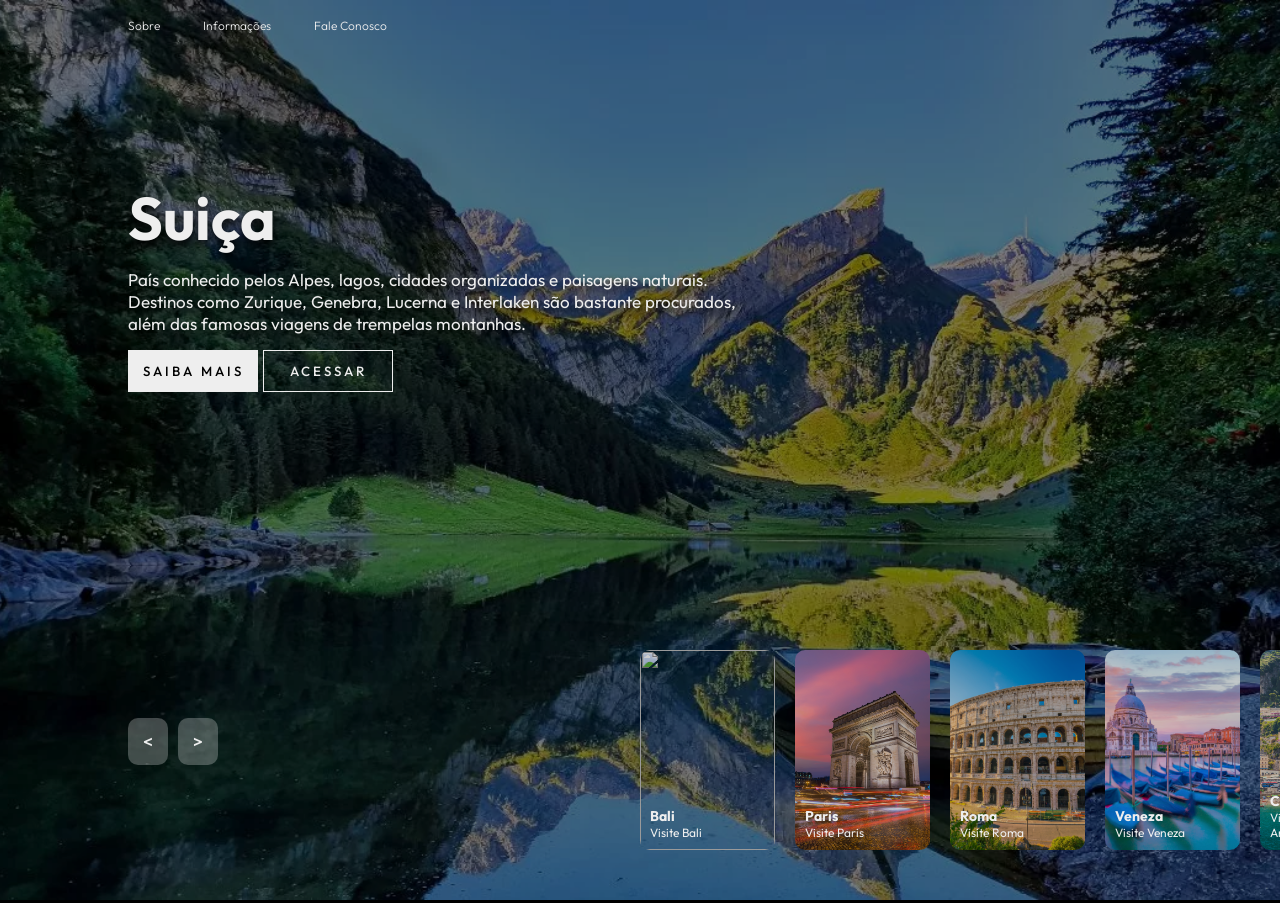
==== frontend/index.html @ edb2ae69 "reorganizing the folders" ====
<!DOCTYPE html>
<html lang="pt-br">

<head>
    <link rel="preconnect" href="https://fonts.googleapis.com">
    <link rel="preconnect" href="https://fonts.gstatic.com" crossorigin>
    <link href="https://fonts.googleapis.com/css2?family=Outfit:wght@100..900&display=swap" rel="stylesheet">
    <meta charset="UTF-8">
    <meta name="viewport" content="width=device-width, initial-scale=1.0">
    <link rel="stylesheet" href="style.css">
    <title>SliderPlaces</title>
</head>

<body>
    <header>
        <nav>
            <a href="#">Sobre</a>
            <a href="#">Informações</a>
            <a href="#">Fale Conosco</a>
        </nav>
    </header>

    <main class="container">
        <div class="list">
            <div class="list-item">
                <img src="./img/img1.jpg" alt="">
                <div class="content">
                    <h2>Bali</h2>
                    <p>Ilha da Indonésia conhecida pelas praias, templos, natureza e cultura. <br>
                        É um destino muitoprocurado para relaxar, conhecer paisagens tropicais <br>
                        e ter contato com a cultura local.</p>
                    <div class="buttons">
                        <button>Saiba Mais</button>
                        <button>Acessar</button>
                    </div>
                </div>
            </div>

            <div class="list-item">
                <img src="./img/img2.jpg" alt="">
                <div class="content">
                    <h2>Paris</h2>
                    <p>Capital da França e uma das cidades mais famosas do mundo. <br>
                        Destaca-se pela Torre Eiffel, Museu do Louvre, <br>
                        arquitetura, gastronomia e pelo ambiente romântico.</p>
                    <div class="buttons">
                        <button>Saiba Mais</button>
                        <button>Acessar</button>
                    </div>
                </div>
            </div>

            <div class="list-item">
                <img src="./img/img3.jpg" alt="">
                <div class="content">
                    <h2>Roma</h2>
                    <p>Capital da Itália, famosa por sua enorme importância histórica. <br>
                        Possui atrações como o Coliseu, o Vaticano, a Fontana di Trevi <br>
                        e diversas construções da época do Império Romano.</p>
                    <div class="buttons">
                        <button>Saiba Mais</button>
                        <button>Acessar</button>
                    </div>
                </div>
            </div>

            <div class="list-item">
                <img src="./img/img4.jpg" alt="">
                <div class="content">
                    <h2>Veneza</h2>
                    <p>Cidade italiana construída sobre várias ilhas e conhecida <br>
                        por seus canais e gôndolas. Tem uma arquitetura histórica <br>
                        marcante e uma atmosfera bastante diferente de outras cidades europeias.
                    </p>
                    <div class="buttons">
                        <button>Saiba Mais</button>
                        <button>Acessar</button>
                    </div>
                </div>
            </div>

            <div class="list-item">
                <img src="./img/img5.jpg" alt="">
                <div class="content">
                    <h2>Costa Amalfitana</h2>
                    <p>Região litorânea no sul da Itália conhecida pelas cidades <br>
                        construídas nas encostas, como Amalfi e Positano. É famosa <br>
                        pelas paisagens do Mediterrâneo, praias, estradas costeiras e gastronomia.
                    </p>
                    <div class="buttons">
                        <button>Saiba Mais</button>
                        <button>Acessar</button>
                    </div>
                </div>
            </div>

            <div class="list-item">
                <img src="./img/img6.webp" alt="">
                <div class="content">
                    <h2>Suiça</h2>
                    <p>País conhecido pelos Alpes, lagos, cidades organizadas e paisagens naturais. <br>
                        Destinos como Zurique, Genebra, Lucerna e Interlaken são bastante procurados, <br>
                        além das famosas viagens de trempelas montanhas.</p>
                    <div class="buttons">
                        <button>Saiba Mais</button>
                        <button>Acessar</button>
                    </div>
                </div>
            </div>
        </div>

        <div class="thumb">
            <div class="thumb-item">
                <img src="./img/img1.jpg" alt="">
                <div class="content">
                    <h3>Bali</h3>
                    <p>Visite Bali</p>
                </div>
            </div>

            <div class="thumb-item">
                <img src="./img/img2.jpg" alt="">
                <div class="content">
                    <h3>Paris</h3>
                    <p>Visite Paris</p>
                </div>
            </div>

            <div class="thumb-item">
                <img src="./img/img3.jpg" alt="">
                <div class="content">
                    <h3>Roma</h3>
                    <p>Visite Roma</p>
                </div>
            </div>

            <div class="thumb-item">
                <img src="./img/img4.jpg" alt="">
                <div class="content">
                    <h3>Veneza</h3>
                    <p>Visite Veneza</p>
                </div>
            </div>

            <div class="thumb-item">
                <img src="./img/img5.jpg" alt="">
                <div class="content">
                    <h3>Costa Amalfitana</h3>
                    <p>Visite Costa Amalfitana</p>
                </div>
            </div>

            <div class="thumb-item">
                <img src="./img/img6.webp" alt="">
                <div class="content">
                    <h3>Suiça</h3>
                    <p>Visite Suiça</p>
                </div>
            </div>
        </div>

        <div class="arrows">
            <button class="back"> < </button>
            <button class="next"> > </button>
        </div>
    </main>

    <script src="script.js"></script>
</body>

</html>
---- frontend/style.css ----
* {
    margin: 0;
    padding: 0;
    box-sizing: border-box;
    text-decoration: none;
    font-family: "Outfit", sans-serif;
}

body {
    background-color: #000;
    color: #eee;
    font-size: 12px;
}

header {
    display: flex;
    align-items: center;
    position: relative;
    z-index: 2;
    width: 80%;
    height: 50px;
    margin: auto;
}

header a {
    color: #eee;
    cursor: pointer;
    margin-right: 40px;
    font-weight: 300;
}

.container {
    height: 100vh;
    width: 100vw;
    margin-top: -50px;
    overflow: hidden;
}

.container .list .list-item {
    height: 100%;
    width: 100%;
    position: absolute;
}

.container .list .list-item img {
    width: 100%;
    height: 100%;
    object-fit: cover;
    filter: brightness(50%);
}

.container .list .list-item .content {
    position: absolute;
    top: 20%;
    left: 10%;
    color: #eee;
    text-shadow: 0 5px 10px #000;
}

.container .list .list-item .content h2 {
    font-size: 5em;
}

.container .list .list-item .content p {
    font-size: 17px;
    margin: 13px auto;
    line-height: 1.3em;
}

.buttons {
    display: grid;
    grid-template-columns: repeat(2, 130px);
    grid-template-rows: 42px;
    gap: 5px;
    margin-top: 15px;
}
.buttons button {
    border: none;
    background-color: #eee;
    letter-spacing: 3px;
    font-weight: 500;
    text-transform: uppercase;
    cursor: pointer;
}

.buttons button:nth-child(2) {
    background-color: transparent;
    border: 1px solid #eee;
    color: #eee;
}

.buttons button:hover:nth-child(2) {
    background-color: #eee;
    color: #000;
}

.buttons button:hover {
    background-color: transparent;
    color: #eee;
    border: 1px solid #eee;
}

.container .thumb {
    position: absolute;
    bottom: 50px;
    left: 50%;
    display: flex;
    gap: 20px;
}

.container .thumb .thumb-item {
    width: 135px;
    height: 200px;
    position: relative;
    z-index: 3;
}

.container .thumb .thumb-item img {
    width: 100%;
    height: 100%;
    object-fit: cover;
    border-radius: 10px;
    filter: brightness(80%);
    z-index: 3;
}

.container .thumb .content {
    position: absolute;
    bottom: 10px;
    left: 10px;
}

.container .arrows {
    display: flex;
    gap: 10px;
    position: absolute;
    bottom: 15%;
    left: 10%;
    width: 300px;
}

.container .arrows button {
    border: none;
    border-radius: 10px;
    padding: 12px 15px;
    background-color: #eee4;
    color: #eee;
    cursor: pointer;
    font-weight: 500;
    font-size: 1.5em;
}

.container .arrows button:hover {
    background-color: #eee;
    color: #000;
}

.container.next .thumb {
    animation: effectNext 0.5s linear 1 forwards;
}

@keyframes effectNext {
    from {
        transform: translateX(150px);
    }
}

.container.back .thumb {
    animation: effectBack 0.5s linear 1 forwards;
}

@keyframes effectBack {
    from {
        transform: translateX(-150px);
    }
}

.container.next .thumb .thumb-item:nth-last-child(1) {
    animation: effectLast 0.5s linear 1 forwards;
}

@keyframes  effectLast {
    from {
        width: 0;
        opacity: 0;
    }    
}

.container .list .list-item:nth-last-child(1) .content h2,
.container .list .list-item:nth-last-child(1) .content p,
.container .list .list-item:nth-last-child(1) .content .buttons {
    transform: translateY(50px);
    filter: blur(30px);
    opacity: 0;
    animation: showContent 0.5s linear 1 forwards;
}

@keyframes showContent {
    to {
         transform: translateY(0);
         filter: blur(0);
         opacity: 1;
    }
}

.container .list .list-item:nth-last-child(1) .content h2 {
    animation-delay: 0.8s;
}

.container .list .list-item:nth-last-child(1) .content p {
    animation-delay: 1s;
}

.container .list .list-item:nth-last-child(1) .content .buttons {
    animation-delay: 1.2s;
}

.container.next .list .list-item:nth-last-child(1) img {
    width: 135px;
    height: 200px;
    position: absolute;
    bottom: 50px;
    left: 50%;
    border-radius: 10px;
    animation: showMainImg 0.3s linear 1 forwards;
}

@keyframes showMainImg {
    to {
        bottom: 0;
        left: 0;
        width: 100%;
        height: 100%;
        border-radius: 0;
    }
}

.container.back .list .list-item:nth-child(1) img {
    position: absolute;
    bottom: 0;
    left: 0;
    z-index: 2;
    animation: hideMainImg 0.3s linear 1 forwards;
}

@keyframes hideMainImg {
    to {
        bottom: 50px;
        left: 50%;
        border-radius: 10px;
        width: 135px;
        height: 200px;
    }
}
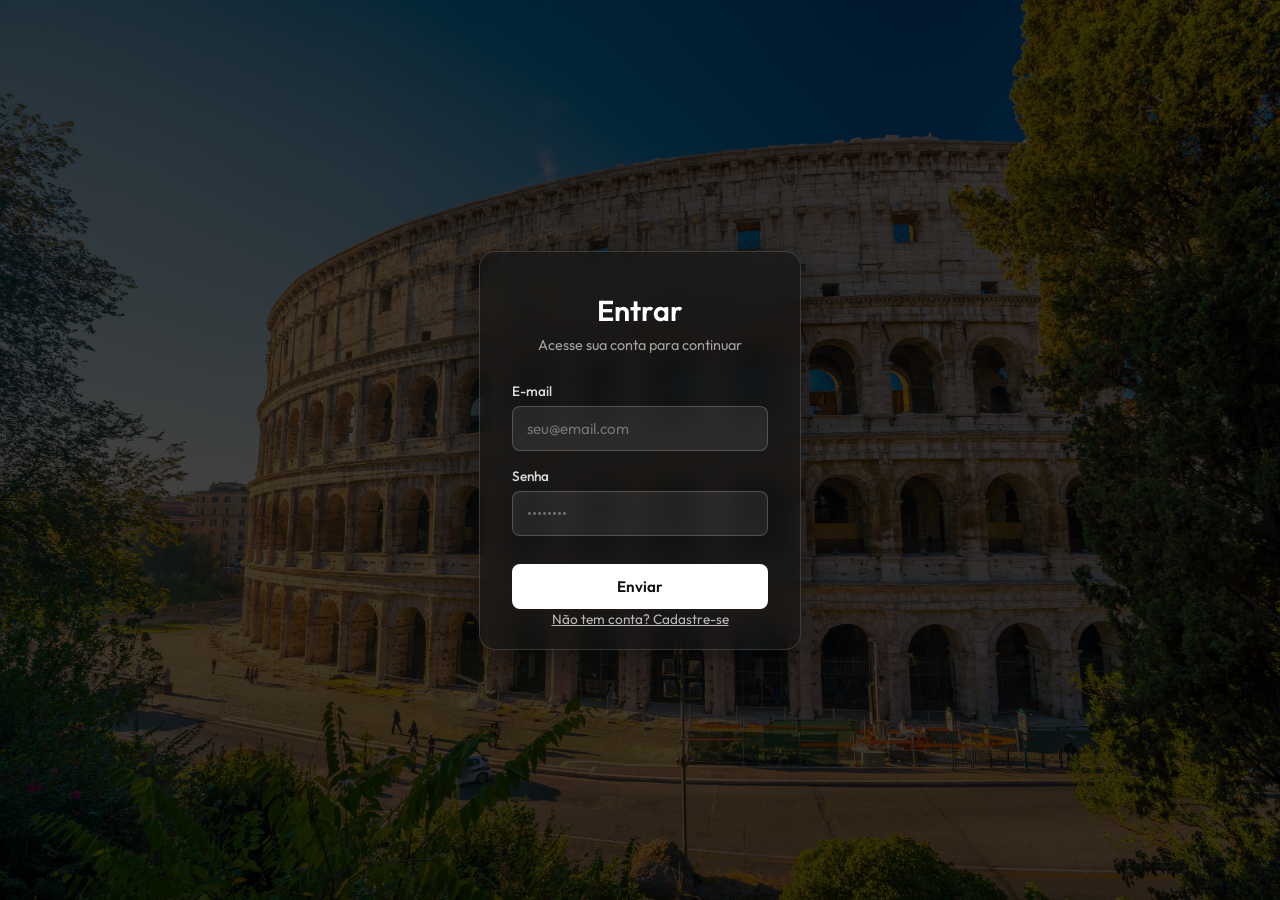
==== commit 5acac05c: "making login page" ====
--- a/frontend/index.html
+++ b/frontend/index.html
@@ -12,7 +12,7 @@
 </head>
 
 <body>
-    <header>
+    <!-- <header>
         <nav>
             <a href="#">Sobre</a>
             <a href="#">Informações</a>
@@ -163,8 +163,30 @@
             <button class="back"> < </button>
             <button class="next"> > </button>
         </div>
-    </main>
+    </main> -->
 
+<section class="login">
+    <form>
+        <div class="div-login">
+            <h2>Entrar</h2>
+            <p class="subtitle">Acesse sua conta para continuar</p>
+
+            <div class="campo-nome">
+                <label for="name">Nome</label>
+                <input type="text" name="name" id="name" placeholder="Seu nome">
+            </div>
+
+            <label for="email">E-mail</label>
+            <input type="email" name="email" id="email" placeholder="seu@email.com">
+
+            <label for="password">Senha</label>
+            <input type="password" name="password" id="password" placeholder="••••••••">
+
+            <button type="submit">Enviar</button>
+        </div>
+    </form>
+    <button class="toggle">Não tem conta? Cadastre-se</button>
+</section>
     <script src="script.js"></script>
 </body>
 
--- a/frontend/style.css
+++ b/frontend/style.css
@@ -251,4 +251,119 @@
         width: 135px;
         height: 200px;
     }
+}
+
+.login {
+    min-height: 100vh;
+    display: flex;
+    align-items: center;
+    justify-content: center;
+    background: linear-gradient(rgba(0,0,0,0.75), rgba(0,0,0,0.75)),
+                url('./img/img3.jpg') center/cover no-repeat;
+    font-family: 'Poppins', sans-serif;
+}
+
+.div-login {
+    display: flex;
+    flex-direction: column;
+    width: 100%;
+    max-width: 380px;
+    padding: 40px 32px;
+    background: rgba(20, 20, 20, 0.65);
+    backdrop-filter: blur(12px);
+    border: 1px solid rgba(255, 255, 255, 0.15);
+    border-radius: 16px;
+    box-shadow: 0 8px 32px rgba(0, 0, 0, 0.4);
+}
+
+.div-login h2 {
+    color: #fff;
+    font-size: 1.8rem;
+    font-weight: 600;
+    margin-bottom: 8px;
+    text-align: center;
+}
+
+.div-login p.subtitle {
+    color: rgba(255, 255, 255, 0.6);
+    font-size: 0.9rem;
+    text-align: center;
+    margin-bottom: 28px;
+}
+
+.div-login label {
+    color: rgba(255, 255, 255, 0.85);
+    font-size: 0.85rem;
+    font-weight: 500;
+    margin-bottom: 6px;
+    margin-top: 16px;
+}
+
+.div-login label:first-of-type {
+    margin-top: 0;
+}
+
+.div-login input {
+    padding: 12px 14px;
+    background: rgba(255, 255, 255, 0.08);
+    border: 1px solid rgba(255, 255, 255, 0.2);
+    border-radius: 8px;
+    color: #fff;
+    font-size: 0.95rem;
+    outline: none;
+    transition: border-color 0.2s ease, background 0.2s ease;
+}
+
+.div-login input::placeholder {
+    color: rgba(255, 255, 255, 0.35);
+}
+
+.div-login input:focus {
+    border-color: #fff;
+    background: rgba(255, 255, 255, 0.12);
+}
+
+.div-login button[type="submit"] {
+    margin-top: 28px;
+    padding: 13px;
+    background: #fff;
+    color: #111;
+    border: none;
+    border-radius: 8px;
+    font-size: 0.95rem;
+    font-weight: 600;
+    cursor: pointer;
+    transition: transform 0.15s ease, opacity 0.15s ease;
+}
+
+.div-login button[type="submit"]:hover {
+    opacity: 0.85;
+    transform: translateY(-1px);
+}
+
+.login > button.toggle {
+    position: absolute;
+    top: 65.5%;
+    margin-top: 20px;
+    background: none;
+    border: none;
+    color: rgba(255, 255, 255, 0.7);
+    font-size: 0.85rem;
+    cursor: pointer;
+    text-decoration: underline;
+    z-index: 4;
+}
+
+.login > button.toggle:hover {
+    color: #fff;
+}
+
+/* Campo de nome escondido por padrão (modo login) */
+.campo-nome {
+    display: none;
+}
+
+.login.modo-cadastro .campo-nome {
+    display: flex;
+    flex-direction: column;
 }
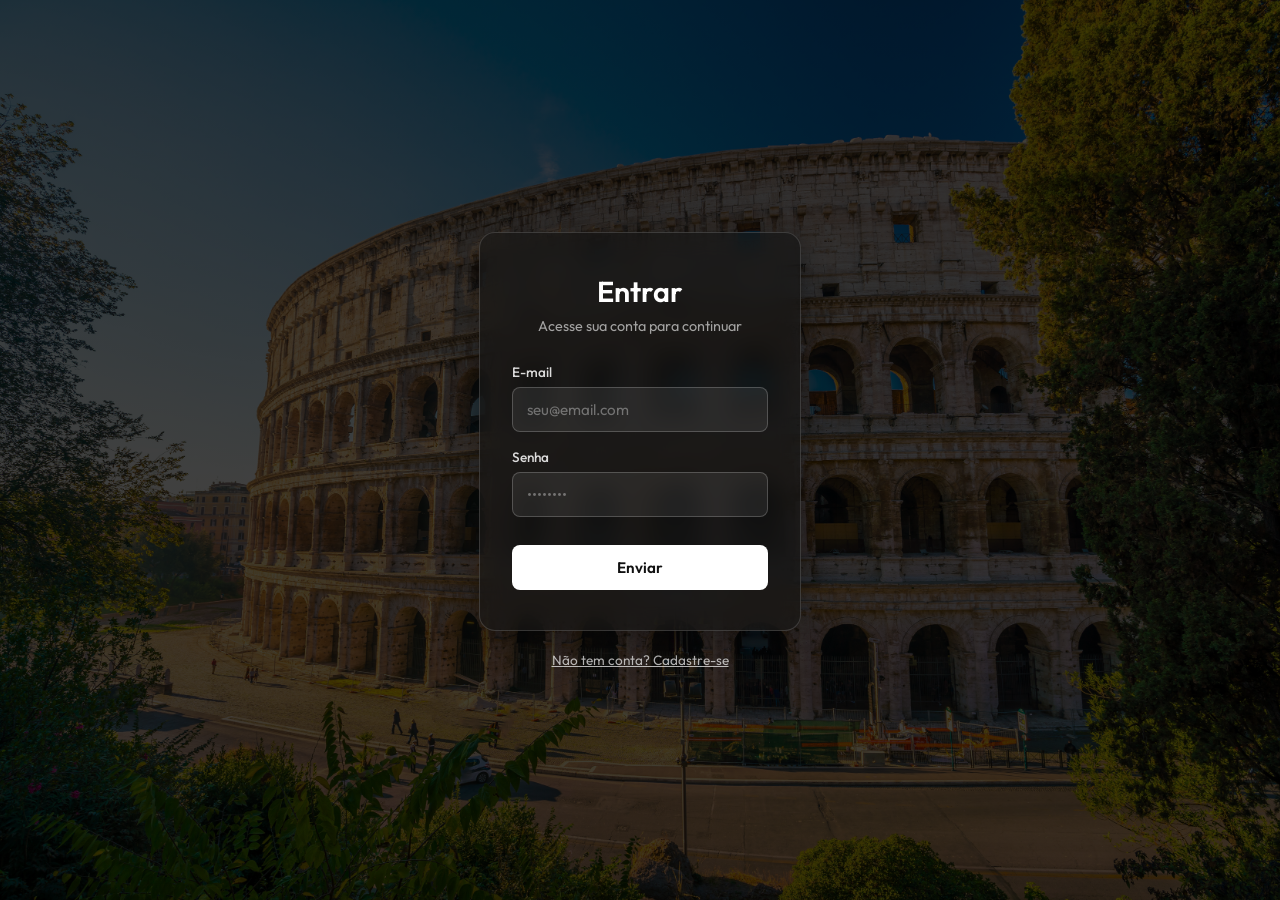
==== commit 981605da: "full project" ====
--- a/frontend/index.html
+++ b/frontend/index.html
@@ -12,181 +12,249 @@
 </head>
 
 <body>
-    <!-- <header>
+    <header>
+        <div class="logo">
+            <svg viewBox="0 0 24 24" fill="none" stroke="currentColor" stroke-width="2" stroke-linecap="round" stroke-linejoin="round">
+                <path d="M3 20l6-11 4 7 3-5 5 9H3z" />
+            </svg>
+            <span class="logo-text">Slider<span class="light">Places</span></span>
+        </div>
+
         <nav>
             <a href="#">Sobre</a>
             <a href="#">Informações</a>
             <a href="#">Fale Conosco</a>
         </nav>
+
+        <div class="nav-icons">
+            <button class="logout">Sair</button>
+            <svg class="icon" viewBox="0 0 24 24" fill="none" stroke="currentColor" stroke-width="2" stroke-linecap="round" stroke-linejoin="round">
+                <circle cx="11" cy="11" r="7" />
+                <line x1="21" y1="21" x2="16.65" y2="16.65" />
+            </svg>
+            <svg class="icon" viewBox="0 0 24 24" fill="none" stroke="currentColor" stroke-width="2" stroke-linecap="round" stroke-linejoin="round">
+                <circle cx="12" cy="8" r="4" />
+                <path d="M4 20c0-4.4 3.6-7 8-7s8 2.6 8 7" />
+            </svg>
+        </div>
     </header>
 
     <main class="container">
         <div class="list">
-            <div class="list-item">
-                <img src="./img/img1.jpg" alt="">
+            <div class="list-item" data-id="1">
+                <img src="./img/img1.jpg" alt="Bali">
                 <div class="content">
                     <h2>Bali</h2>
                     <p>Ilha da Indonésia conhecida pelas praias, templos, natureza e cultura. <br>
-                        É um destino muitoprocurado para relaxar, conhecer paisagens tropicais <br>
+                        É um destino muito procurado para relaxar, conhecer paisagens tropicais <br>
                         e ter contato com a cultura local.</p>
-                    <div class="buttons">
-                        <button>Saiba Mais</button>
-                        <button>Acessar</button>
-                    </div>
-                </div>
-            </div>
-
-            <div class="list-item">
-                <img src="./img/img2.jpg" alt="">
+                    <div class="actions">
+                        <div class="buttons">
+                            <button class="btn-primary">Saiba Mais <span class="arrow">→</span></button>
+                            <button class="btn-secondary">Acessar</button>
+                        </div>
+                        <div class="favorite-wrapper">
+                            <button class="favorite"><span class="heart-icon">♡</span></button>
+                            <span class="tooltip">Favoritar destino</span>
+                        </div>
+                    </div>
+                </div>
+            </div>
+
+            <div class="list-item" data-id="2">
+                <img src="./img/img2.jpg" alt="Paris">
                 <div class="content">
                     <h2>Paris</h2>
                     <p>Capital da França e uma das cidades mais famosas do mundo. <br>
                         Destaca-se pela Torre Eiffel, Museu do Louvre, <br>
                         arquitetura, gastronomia e pelo ambiente romântico.</p>
-                    <div class="buttons">
-                        <button>Saiba Mais</button>
-                        <button>Acessar</button>
-                    </div>
-                </div>
-            </div>
-
-            <div class="list-item">
-                <img src="./img/img3.jpg" alt="">
+                    <div class="actions">
+                        <div class="buttons">
+                            <button class="btn-primary">Saiba Mais <span class="arrow">→</span></button>
+                            <button class="btn-secondary">Acessar</button>
+                        </div>
+                        <div class="favorite-wrapper">
+                            <button class="favorite"><span class="heart-icon">♡</span></button>
+                            <span class="tooltip">Favoritar destino</span>
+                        </div>
+                    </div>
+                </div>
+            </div>
+
+            <div class="list-item" data-id="3">
+                <img src="./img/img3.jpg" alt="Roma">
                 <div class="content">
                     <h2>Roma</h2>
                     <p>Capital da Itália, famosa por sua enorme importância histórica. <br>
                         Possui atrações como o Coliseu, o Vaticano, a Fontana di Trevi <br>
                         e diversas construções da época do Império Romano.</p>
-                    <div class="buttons">
-                        <button>Saiba Mais</button>
-                        <button>Acessar</button>
-                    </div>
-                </div>
-            </div>
-
-            <div class="list-item">
-                <img src="./img/img4.jpg" alt="">
+                    <div class="actions">
+                        <div class="buttons">
+                            <button class="btn-primary">Saiba Mais <span class="arrow">→</span></button>
+                            <button class="btn-secondary">Acessar</button>
+                        </div>
+                        <div class="favorite-wrapper">
+                            <button class="favorite"><span class="heart-icon">♡</span></button>
+                            <span class="tooltip">Favoritar destino</span>
+                        </div>
+                    </div>
+                </div>
+            </div>
+
+            <div class="list-item" data-id="4">
+                <img src="./img/img4.jpg" alt="Veneza">
                 <div class="content">
                     <h2>Veneza</h2>
                     <p>Cidade italiana construída sobre várias ilhas e conhecida <br>
                         por seus canais e gôndolas. Tem uma arquitetura histórica <br>
-                        marcante e uma atmosfera bastante diferente de outras cidades europeias.
-                    </p>
-                    <div class="buttons">
-                        <button>Saiba Mais</button>
-                        <button>Acessar</button>
-                    </div>
-                </div>
-            </div>
-
-            <div class="list-item">
-                <img src="./img/img5.jpg" alt="">
+                        marcante e uma atmosfera bastante diferente de outras cidades europeias.</p>
+                    <div class="actions">
+                        <div class="buttons">
+                            <button class="btn-primary">Saiba Mais <span class="arrow">→</span></button>
+                            <button class="btn-secondary">Acessar</button>
+                        </div>
+                        <div class="favorite-wrapper">
+                            <button class="favorite"><span class="heart-icon">♡</span></button>
+                            <span class="tooltip">Favoritar destino</span>
+                        </div>
+                    </div>
+                </div>
+            </div>
+
+            <div class="list-item" data-id="5">
+                <img src="./img/img5.jpg" alt="Costa Amalfitana">
                 <div class="content">
                     <h2>Costa Amalfitana</h2>
                     <p>Região litorânea no sul da Itália conhecida pelas cidades <br>
                         construídas nas encostas, como Amalfi e Positano. É famosa <br>
-                        pelas paisagens do Mediterrâneo, praias, estradas costeiras e gastronomia.
-                    </p>
-                    <div class="buttons">
-                        <button>Saiba Mais</button>
-                        <button>Acessar</button>
-                    </div>
-                </div>
-            </div>
-
-            <div class="list-item">
-                <img src="./img/img6.webp" alt="">
-                <div class="content">
-                    <h2>Suiça</h2>
+                        pelas paisagens do Mediterrâneo, praias, estradas costeiras e gastronomia.</p>
+                    <div class="actions">
+                        <div class="buttons">
+                            <button class="btn-primary">Saiba Mais <span class="arrow">→</span></button>
+                            <button class="btn-secondary">Acessar</button>
+                        </div>
+                        <div class="favorite-wrapper">
+                            <button class="favorite"><span class="heart-icon">♡</span></button>
+                            <span class="tooltip">Favoritar destino</span>
+                        </div>
+                    </div>
+                </div>
+            </div>
+
+            <div class="list-item" data-id="6">
+                <img src="./img/img6.webp" alt="Suíça">
+                <div class="content">
+                    <h2>Suíça</h2>
                     <p>País conhecido pelos Alpes, lagos, cidades organizadas e paisagens naturais. <br>
                         Destinos como Zurique, Genebra, Lucerna e Interlaken são bastante procurados, <br>
-                        além das famosas viagens de trempelas montanhas.</p>
-                    <div class="buttons">
-                        <button>Saiba Mais</button>
-                        <button>Acessar</button>
+                        além das famosas viagens de trem pelas montanhas.</p>
+                    <div class="actions">
+                        <div class="buttons">
+                            <button class="btn-primary">Saiba Mais <span class="arrow">→</span></button>
+                            <button class="btn-secondary">Acessar</button>
+                        </div>
+                        <div class="favorite-wrapper">
+                            <button class="favorite"><span class="heart-icon">♡</span></button>
+                            <span class="tooltip">Favoritar destino</span>
+                        </div>
                     </div>
                 </div>
             </div>
         </div>
 
         <div class="thumb">
-            <div class="thumb-item">
-                <img src="./img/img1.jpg" alt="">
+            <div class="thumb-item" data-id="1">
+                <button class="thumb-favorite"><span class="heart-icon">♡</span></button>
+                <img src="./img/img1.jpg" alt="Bali">
                 <div class="content">
                     <h3>Bali</h3>
                     <p>Visite Bali</p>
                 </div>
             </div>
 
-            <div class="thumb-item">
-                <img src="./img/img2.jpg" alt="">
+            <div class="thumb-item" data-id="2">
+                <button class="thumb-favorite"><span class="heart-icon">♡</span></button>
+                <img src="./img/img2.jpg" alt="Paris">
                 <div class="content">
                     <h3>Paris</h3>
                     <p>Visite Paris</p>
                 </div>
             </div>
 
-            <div class="thumb-item">
-                <img src="./img/img3.jpg" alt="">
+            <div class="thumb-item" data-id="3">
+                <button class="thumb-favorite"><span class="heart-icon">♡</span></button>
+                <img src="./img/img3.jpg" alt="Roma">
                 <div class="content">
                     <h3>Roma</h3>
                     <p>Visite Roma</p>
                 </div>
             </div>
 
-            <div class="thumb-item">
-                <img src="./img/img4.jpg" alt="">
+            <div class="thumb-item" data-id="4">
+                <button class="thumb-favorite"><span class="heart-icon">♡</span></button>
+                <img src="./img/img4.jpg" alt="Veneza">
                 <div class="content">
                     <h3>Veneza</h3>
                     <p>Visite Veneza</p>
                 </div>
             </div>
 
-            <div class="thumb-item">
-                <img src="./img/img5.jpg" alt="">
+            <div class="thumb-item" data-id="5">
+                <button class="thumb-favorite"><span class="heart-icon">♡</span></button>
+                <img src="./img/img5.jpg" alt="Costa Amalfitana">
                 <div class="content">
                     <h3>Costa Amalfitana</h3>
                     <p>Visite Costa Amalfitana</p>
                 </div>
             </div>
 
-            <div class="thumb-item">
-                <img src="./img/img6.webp" alt="">
-                <div class="content">
-                    <h3>Suiça</h3>
-                    <p>Visite Suiça</p>
+            <div class="thumb-item" data-id="6">
+                <button class="thumb-favorite"><span class="heart-icon">♡</span></button>
+                <img src="./img/img6.webp" alt="Suíça">
+                <div class="content">
+                    <h3>Suíça</h3>
+                    <p>Visite Suíça</p>
                 </div>
             </div>
         </div>
 
         <div class="arrows">
-            <button class="back"> < </button>
-            <button class="next"> > </button>
-        </div>
-    </main> -->
-
-<section class="login">
-    <form>
-        <div class="div-login">
-            <h2>Entrar</h2>
-            <p class="subtitle">Acesse sua conta para continuar</p>
-
-            <div class="campo-nome">
-                <label for="name">Nome</label>
-                <input type="text" name="name" id="name" placeholder="Seu nome">
-            </div>
-
-            <label for="email">E-mail</label>
-            <input type="email" name="email" id="email" placeholder="seu@email.com">
-
-            <label for="password">Senha</label>
-            <input type="password" name="password" id="password" placeholder="••••••••">
-
-            <button type="submit">Enviar</button>
-        </div>
-    </form>
-    <button class="toggle">Não tem conta? Cadastre-se</button>
-</section>
+            <button class="back">
+                <svg viewBox="0 0 24 24" fill="none" stroke="currentColor" stroke-width="2" stroke-linecap="round" stroke-linejoin="round">
+                    <polyline points="15 18 9 12 15 6" />
+                </svg>
+            </button>
+            <button class="next">
+                <svg viewBox="0 0 24 24" fill="none" stroke="currentColor" stroke-width="2" stroke-linecap="round" stroke-linejoin="round">
+                    <polyline points="9 18 15 12 9 6" />
+                </svg>
+            </button>
+        </div>
+    </main>
+
+    <section class="login">
+        <form>
+            <div class="div-login">
+                <h2 class="title">Entrar</h2>
+                <p class="subtitle">Acesse sua conta para continuar</p>
+
+                <div class="campo-nome">
+                    <label for="name">Nome</label>
+                    <input type="text" name="name" id="name" placeholder="Seu nome">
+                </div>
+
+                <label for="email">E-mail</label>
+                <input type="email" name="email" id="email" placeholder="seu@email.com">
+
+                <label for="password">Senha</label>
+                <input type="password" name="password" id="password" placeholder="••••••••">
+
+                <button type="submit">Enviar</button>
+            </div>
+        </form>
+        <button class="toggle">Não tem conta? Cadastre-se</button>
+    </section>
+
     <script src="script.js"></script>
 </body>
 
--- a/frontend/style.css
+++ b/frontend/style.css
@@ -6,6 +6,11 @@
     font-family: "Outfit", sans-serif;
 }
 
+html, body {
+    overflow-x: hidden;
+    overflow-y: hidden;
+}
+
 body {
     background-color: #000;
     color: #eee;
@@ -15,24 +20,78 @@
 header {
     display: flex;
     align-items: center;
+    justify-content: space-between;
     position: relative;
     z-index: 2;
-    width: 80%;
-    height: 50px;
+    width: 88%;
+    height: 70px;
     margin: auto;
 }
 
+.logo {
+    display: flex;
+    align-items: center;
+    gap: 8px;
+    color: #eee;
+    font-size: 1.2rem;
+    font-weight: 700;
+}
+
+.logo svg {
+    width: 22px;
+    height: 22px;
+}
+
+.logo .light {
+    font-weight: 300;
+}
+
+header nav {
+    display: flex;
+    gap: 40px;
+}
+
 header a {
     color: #eee;
     cursor: pointer;
-    margin-right: 40px;
     font-weight: 300;
+    font-size: 13px;
+}
+
+.nav-icons {
+    display: flex;
+    align-items: center;
+    gap: 22px;
+}
+
+.nav-icons .icon {
+    width: 20px;
+    height: 20px;
+    color: #eee;
+    cursor: pointer;
+}
+
+.logout {
+    background: none;
+    border: 1px solid rgba(238, 238, 238, 0.35);
+    color: #eee;
+    padding: 7px 16px;
+    border-radius: 20px;
+    font-size: 11px;
+    letter-spacing: 1px;
+    cursor: pointer;
+    transition: background-color 0.2s ease, color 0.2s ease;
+}
+
+.logout:hover {
+    background-color: #eee;
+    color: #000;
 }
 
 .container {
     height: 100vh;
     width: 100vw;
-    margin-top: -50px;
+    margin-top: -70px;
     overflow: hidden;
 }
 
@@ -59,6 +118,8 @@
 
 .container .list .list-item .content h2 {
     font-size: 5em;
+    font-weight: 800;
+    letter-spacing: -1px;
 }
 
 .container .list .list-item .content p {
@@ -67,37 +128,118 @@
     line-height: 1.3em;
 }
 
+.actions {
+    display: flex;
+    align-items: center;
+    gap: 16px;
+    margin-top: 15px;
+}
+
 .buttons {
-    display: grid;
-    grid-template-columns: repeat(2, 130px);
-    grid-template-rows: 42px;
-    gap: 5px;
-    margin-top: 15px;
-}
-.buttons button {
+    display: flex;
+    gap: 10px;
+}
+
+.btn-primary,
+.btn-secondary {
     border: none;
+    padding: 14px 28px;
+    border-radius: 10px;
+    font-size: 12px;
+    font-weight: 600;
+    letter-spacing: 3px;
+    text-transform: uppercase;
+    cursor: pointer;
+    display: inline-flex;
+    align-items: center;
+    gap: 10px;
+    transition: background-color 0.2s ease, color 0.2s ease, border-color 0.2s ease;
+}
+
+.btn-primary {
     background-color: #eee;
-    letter-spacing: 3px;
-    font-weight: 500;
-    text-transform: uppercase;
-    cursor: pointer;
-}
-
-.buttons button:nth-child(2) {
+    color: #000;
+}
+
+.btn-primary:hover {
+    background-color: transparent;
+    color: #eee;
+    border: 1px solid #eee;
+    padding: 13px 27px;
+}
+
+.btn-primary .arrow {
+    letter-spacing: normal;
+    transition: transform 0.2s ease;
+}
+
+.btn-primary:hover .arrow {
+    transform: translateX(3px);
+}
+
+.btn-secondary {
     background-color: transparent;
     border: 1px solid #eee;
     color: #eee;
 }
 
-.buttons button:hover:nth-child(2) {
+.btn-secondary:hover {
     background-color: #eee;
     color: #000;
 }
 
-.buttons button:hover {
-    background-color: transparent;
-    color: #eee;
-    border: 1px solid #eee;
+.favorite-wrapper {
+    position: relative;
+    display: inline-flex;
+}
+
+.favorite {
+    width: 50px;
+    height: 50px;
+    border-radius: 50%;
+    border: 1px solid rgba(238, 238, 238, 0.5);
+    background: rgba(0, 0, 0, 0.35);
+    backdrop-filter: blur(6px);
+    color: #eee;
+    font-size: 20px;
+    display: flex;
+    align-items: center;
+    justify-content: center;
+    cursor: pointer;
+    transition: border-color 0.2s ease, transform 0.15s ease;
+}
+
+.favorite:hover {
+    border-color: #eee;
+}
+
+.favorite:active {
+    transform: scale(0.92);
+}
+
+.favorite.ativo .heart-icon {
+    color: #e8546b;
+}
+
+.tooltip {
+    position: absolute;
+    top: calc(100% + 10px);
+    left: 50%;
+    transform: translateX(-50%) translateY(-4px);
+    background: rgba(0, 0, 0, 0.85);
+    color: #eee;
+    font-size: 11px;
+    padding: 6px 12px;
+    border-radius: 6px;
+    white-space: nowrap;
+    opacity: 0;
+    pointer-events: none;
+    transition: opacity 0.2s ease, transform 0.2s ease;
+}
+
+.favorite-wrapper:hover .tooltip {
+    opacity: 1;
+    transform: translateX(-50%) translateY(0);
 }
 
 .container .thumb {
@@ -130,6 +272,34 @@
     left: 10px;
 }
 
+.thumb-favorite {
+    position: absolute;
+    top: 10px;
+    right: 10px;
+    width: 28px;
+    height: 28px;
+    border-radius: 50%;
+    border: none;
+    background: rgba(0, 0, 0, 0.45);
+    backdrop-filter: blur(4px);
+    color: #eee;
+    font-size: 14px;
+    display: flex;
+    align-items: center;
+    justify-content: center;
+    cursor: pointer;
+    z-index: 4;
+    transition: transform 0.15s ease;
+}
+
+.thumb-favorite:hover {
+    transform: scale(1.1);
+}
+
+.thumb-favorite.ativo .heart-icon {
+    color: #e8546b;
+}
+
 .container .arrows {
     display: flex;
     gap: 10px;
@@ -140,19 +310,29 @@
 }
 
 .container .arrows button {
-    border: none;
-    border-radius: 10px;
-    padding: 12px 15px;
-    background-color: #eee4;
-    color: #eee;
-    cursor: pointer;
-    font-weight: 500;
-    font-size: 1.5em;
+    border: 1px solid rgba(238, 238, 238, 0.25);
+    border-radius: 50%;
+    width: 48px;
+    height: 48px;
+    padding: 0;
+    display: flex;
+    align-items: center;
+    justify-content: center;
+    background-color: rgba(0, 0, 0, 0.35);
+    backdrop-filter: blur(6px);
+    color: #eee;
+    cursor: pointer;
+    transition: background-color 0.2s ease, border-color 0.2s ease;
+}
+
+.container .arrows button svg {
+    width: 20px;
+    height: 20px;
 }
 
 .container .arrows button:hover {
-    background-color: #eee;
-    color: #000;
+    background-color: rgba(238, 238, 238, 0.15);
+    border-color: #eee;
 }
 
 .container.next .thumb {
@@ -179,16 +359,16 @@
     animation: effectLast 0.5s linear 1 forwards;
 }
 
-@keyframes  effectLast {
+@keyframes effectLast {
     from {
         width: 0;
         opacity: 0;
-    }    
+    }
 }
 
 .container .list .list-item:nth-last-child(1) .content h2,
 .container .list .list-item:nth-last-child(1) .content p,
-.container .list .list-item:nth-last-child(1) .content .buttons {
+.container .list .list-item:nth-last-child(1) .content .actions {
     transform: translateY(50px);
     filter: blur(30px);
     opacity: 0;
@@ -197,9 +377,9 @@
 
 @keyframes showContent {
     to {
-         transform: translateY(0);
-         filter: blur(0);
-         opacity: 1;
+        transform: translateY(0);
+        filter: blur(0);
+        opacity: 1;
     }
 }
 
@@ -211,7 +391,7 @@
     animation-delay: 1s;
 }
 
-.container .list .list-item:nth-last-child(1) .content .buttons {
+.container .list .list-item:nth-last-child(1) .content .actions {
     animation-delay: 1.2s;
 }
 
@@ -256,11 +436,11 @@
 .login {
     min-height: 100vh;
     display: flex;
+    flex-direction: column;
     align-items: center;
     justify-content: center;
     background: linear-gradient(rgba(0,0,0,0.75), rgba(0,0,0,0.75)),
                 url('./img/img3.jpg') center/cover no-repeat;
-    font-family: 'Poppins', sans-serif;
 }
 
 .div-login {
@@ -342,8 +522,6 @@
 }
 
 .login > button.toggle {
-    position: absolute;
-    top: 65.5%;
     margin-top: 20px;
     background: none;
     border: none;
@@ -351,14 +529,12 @@
     font-size: 0.85rem;
     cursor: pointer;
     text-decoration: underline;
-    z-index: 4;
 }
 
 .login > button.toggle:hover {
     color: #fff;
 }
 
-/* Campo de nome escondido por padrão (modo login) */
 .campo-nome {
     display: none;
 }
@@ -366,4 +542,5 @@
 .login.modo-cadastro .campo-nome {
     display: flex;
     flex-direction: column;
+    padding-bottom: 15px;
 }
